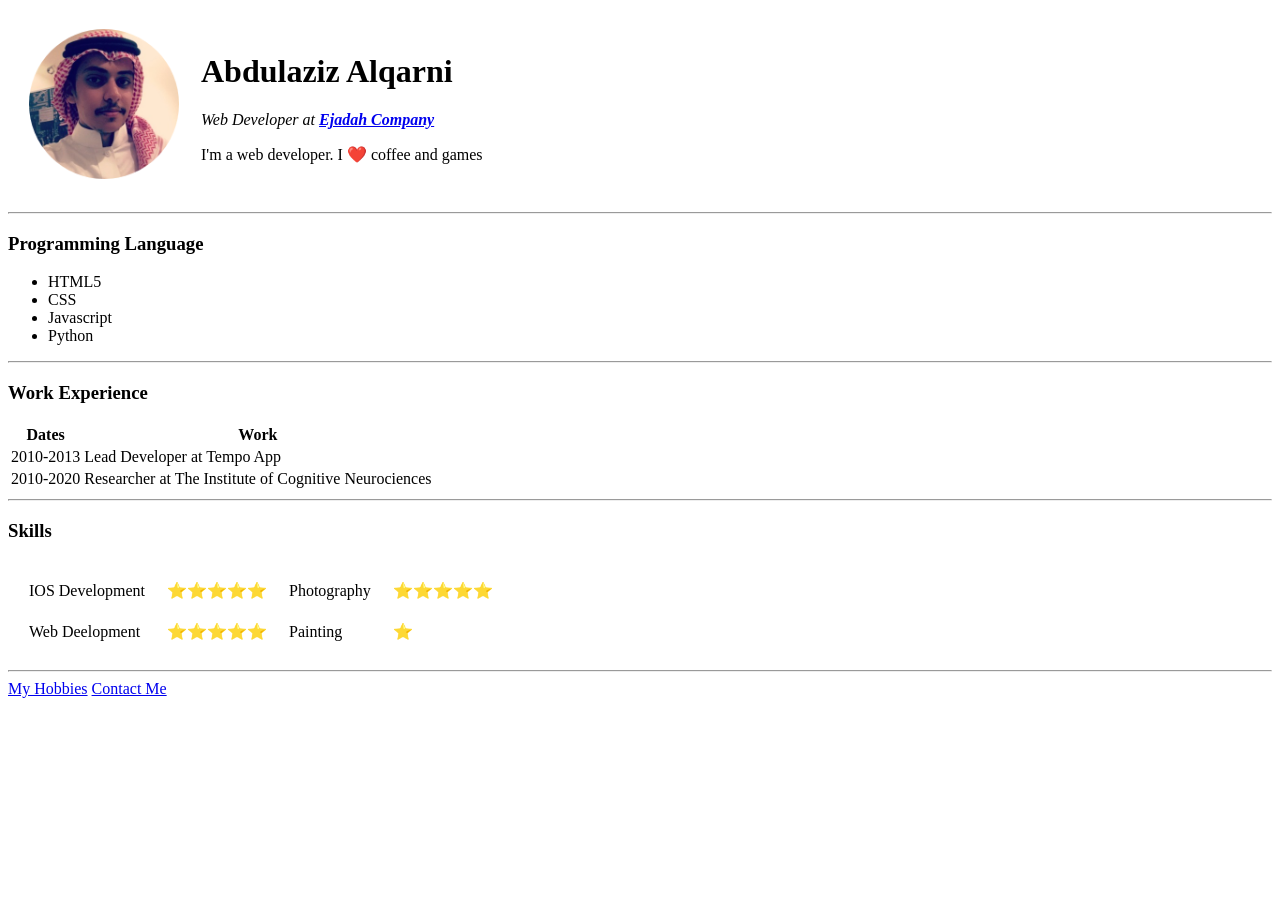
==== index.html @ 5147d643 "Add files via upload" ====
<!DOCTYPE html>
<html lang="en" dir="ltr">

<head>
  <meta charset="utf-8">
  <title>Abdulaziz's Personal site</title>
</head>

<body>
  <table cellspacing = "20">
    <tr>
      <td><img src="image/abdulaziz.png" alt="Abdulaziz's Photo" height="150" width="150"></td>
      <td><h1>Abdulaziz Alqarni</h1>
      <p><em>Web Developer at <strong><a href="http://www.ejadah-sa.com/ar/index.php?pa=home">Ejadah Company</a></strong></em></p>
      <p>I'm a web developer. I ❤️ coffee and games</p></td>
    </tr>
  </table>
  <hr>
  <h3>Programming Language</h3>
  <ul>
    <li>HTML5</li>
    <li>CSS</li>
    <li>Javascript</li>
    <li>Python</li>
  </ul>
  <hr>
  <h3>Work Experience</h3>
  <table>
    <tr>
      <th>Dates</th>
      <th>Work</th>
    </tr>
    <tr>
      <td>2010-2013</td>
      <td>Lead Developer at Tempo App</td>
    </tr>
    <tr>
      <td>2010-2020</td>
      <td>Researcher at The Institute of Cognitive Neurociences</td>
    </tr>
  </table>
  <hr>
  <h3>Skills</h3>
  <table cellspacing = "20">
    <tr>
      <td>IOS Development</td>
      <td>⭐⭐⭐⭐⭐</td>
      <td>Photography</td>
      <td>⭐⭐⭐⭐⭐</td>
    </tr>
    <tr>
      <td>Web Deelopment</td>
      <td>⭐⭐⭐⭐⭐</td>
      <td>Painting</td>
      <td>⭐</td>
    </tr>
  </table>
  <hr>
  <a href="Hobbies.html">My Hobbies</a>
  <a href="Contact-me.html">Contact Me</a>


</body>

</html>
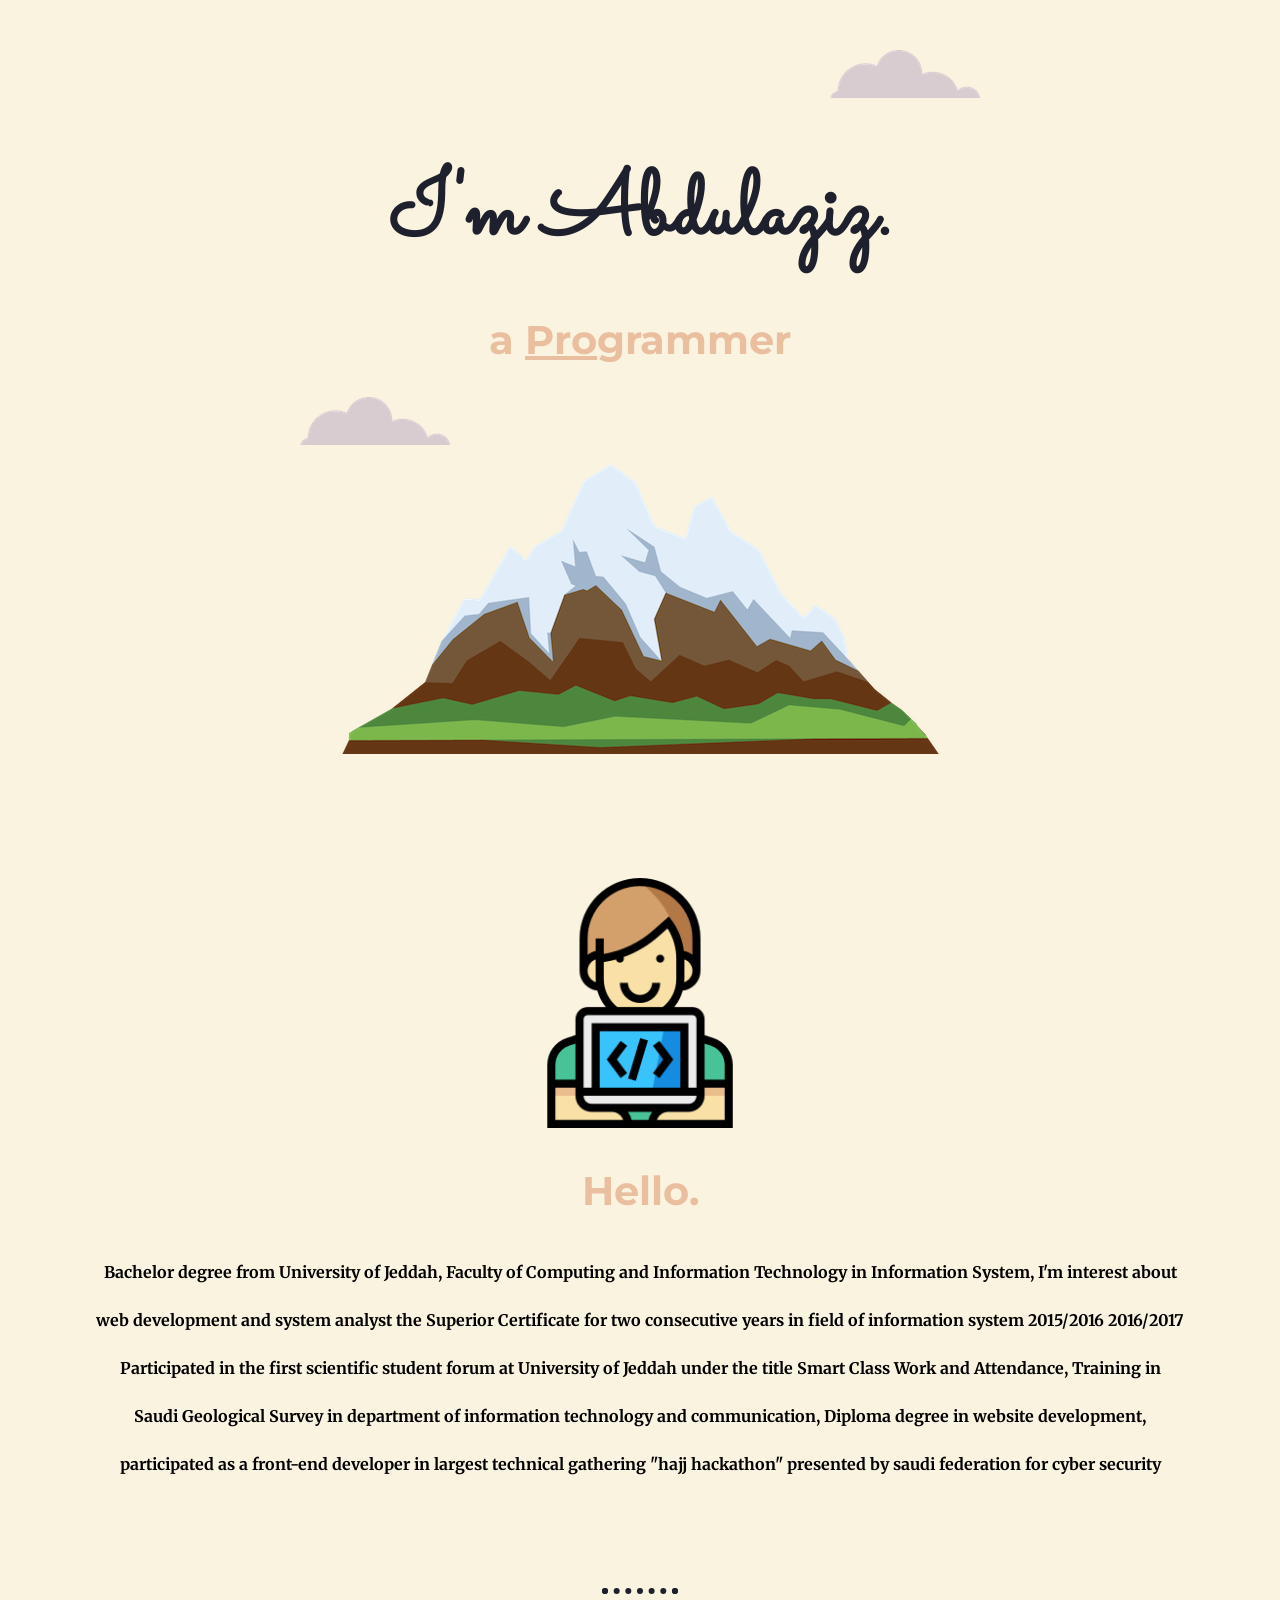
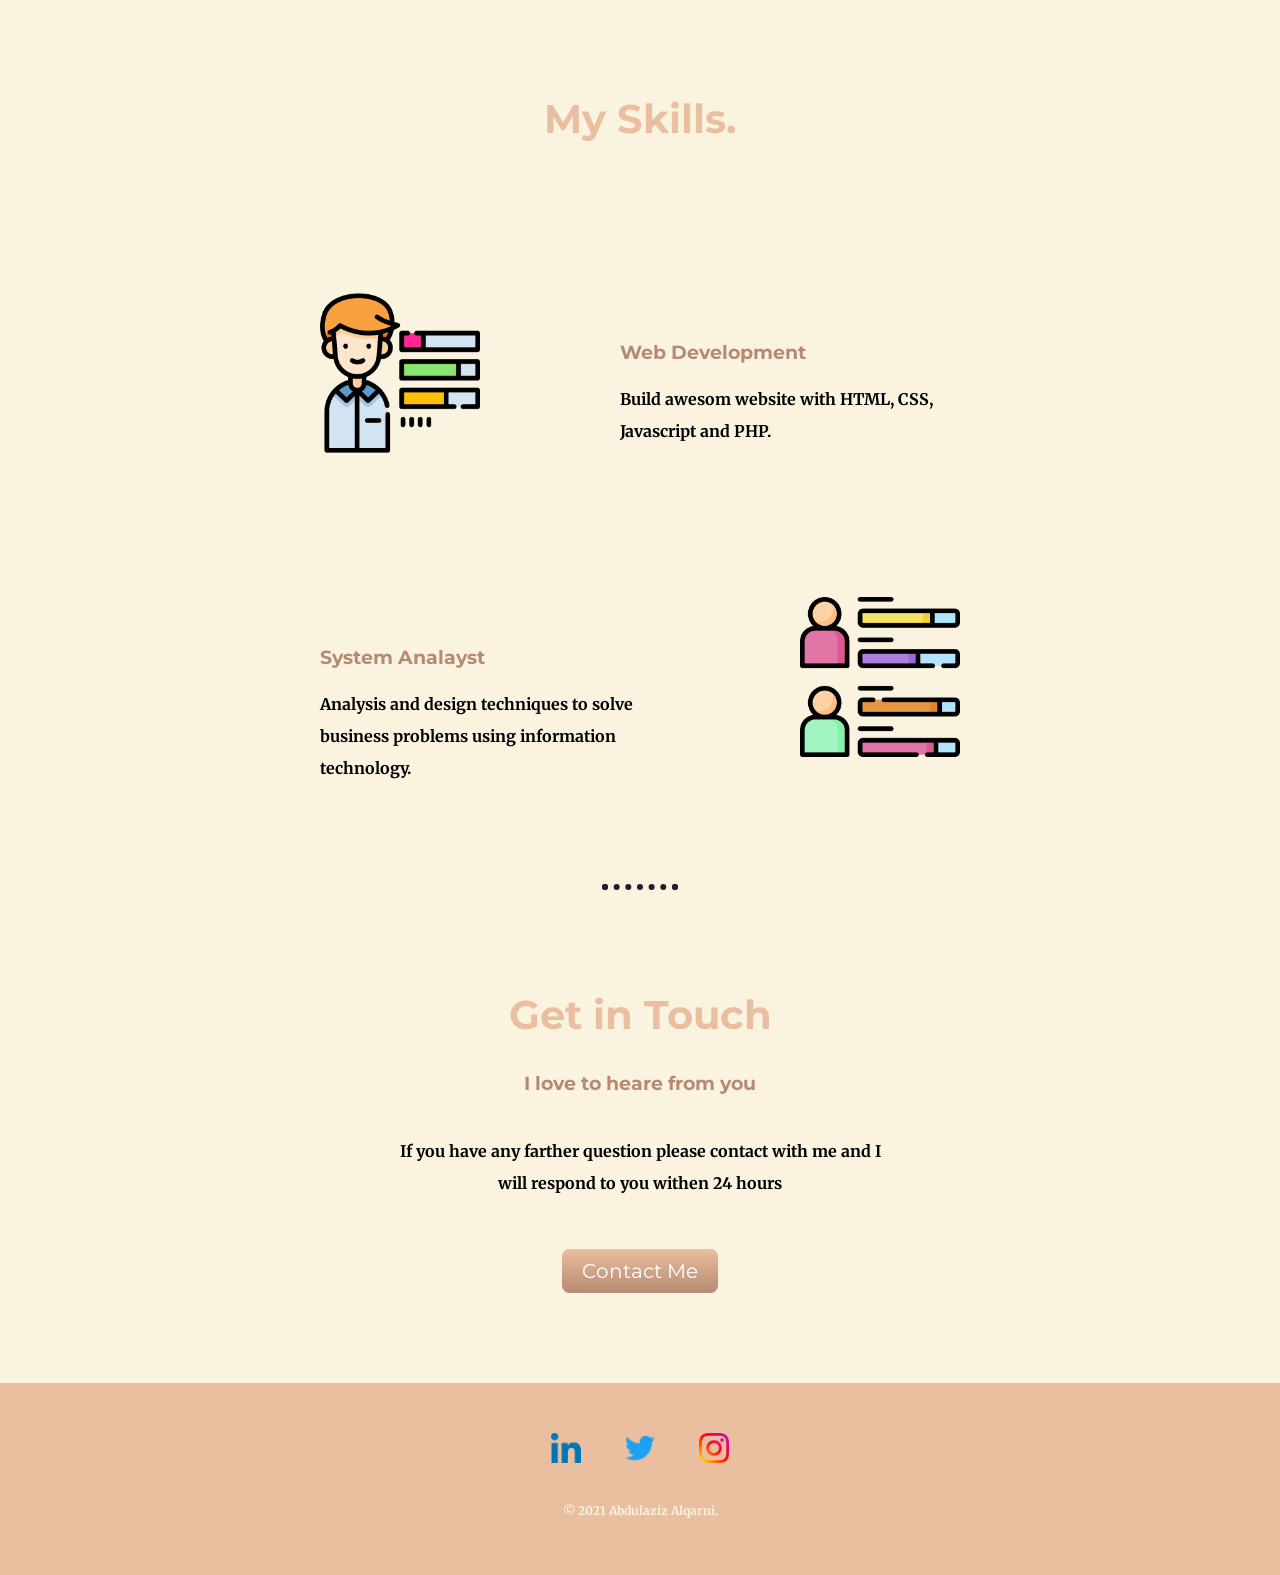
==== commit 9180642a: "Initial cv website" ====
--- a/index.html
+++ b/index.html
@@ -1,65 +1,62 @@
 <!DOCTYPE html>
-<html lang="en" dir="ltr">
+<html lang="en">
+<head>
+    <meta charset="UTF-8">
+    <meta http-equiv="X-UA-Compatible" content="IE=edge">
+    <meta name="viewport" content="width=device-width, initial-scale=1.0">
+    <title>Abdulaziz Alqarni</title>
+    <link rel="stylesheet" href="CSS/styles.css">
+    <link rel="icon" href="icons/favicon.ico">
+    <link rel="preconnect" href="https://fonts.gstatic.com">
+    <link href="https://fonts.googleapis.com/css2?family=Merriweather:wght@300&family=Montserrat:wght@300&family=Sacramento&display=swap" rel="stylesheet">
+    <link href="https://fonts.googleapis.com/css2?family=Sacramento&display=swap" rel="stylesheet">
+</head>
+<body>
+    <div class="top-container">
+        <img class="top-cloud" src="images/cloud.png" alt="cloud image">
+        <h1>I'm Abdulaziz.</h1>
+        <h2>a <span class="pro">Pro</span>grammer</h2>
+        <img class="bottom-cloud" src="images/cloud.png" alt="cloud image">
+        <img src="images/mountain.png" alt="mountain image">
+    </div>
 
-<head>
-  <meta charset="utf-8">
-  <title>Abdulaziz's Personal site</title>
-</head>
-
-<body>
-  <table cellspacing = "20">
-    <tr>
-      <td><img src="image/abdulaziz.png" alt="Abdulaziz's Photo" height="150" width="150"></td>
-      <td><h1>Abdulaziz Alqarni</h1>
-      <p><em>Web Developer at <strong><a href="http://www.ejadah-sa.com/ar/index.php?pa=home">Ejadah Company</a></strong></em></p>
-      <p>I'm a web developer. I ❤️ coffee and games</p></td>
-    </tr>
-  </table>
-  <hr>
-  <h3>Programming Language</h3>
-  <ul>
-    <li>HTML5</li>
-    <li>CSS</li>
-    <li>Javascript</li>
-    <li>Python</li>
-  </ul>
-  <hr>
-  <h3>Work Experience</h3>
-  <table>
-    <tr>
-      <th>Dates</th>
-      <th>Work</th>
-    </tr>
-    <tr>
-      <td>2010-2013</td>
-      <td>Lead Developer at Tempo App</td>
-    </tr>
-    <tr>
-      <td>2010-2020</td>
-      <td>Researcher at The Institute of Cognitive Neurociences</td>
-    </tr>
-  </table>
-  <hr>
-  <h3>Skills</h3>
-  <table cellspacing = "20">
-    <tr>
-      <td>IOS Development</td>
-      <td>⭐⭐⭐⭐⭐</td>
-      <td>Photography</td>
-      <td>⭐⭐⭐⭐⭐</td>
-    </tr>
-    <tr>
-      <td>Web Deelopment</td>
-      <td>⭐⭐⭐⭐⭐</td>
-      <td>Painting</td>
-      <td>⭐</td>
-    </tr>
-  </table>
-  <hr>
-  <a href="Hobbies.html">My Hobbies</a>
-  <a href="Contact-me.html">Contact Me</a>
-
-
+    <div class="middle-container">
+        <div class="profile">
+            <img class="picture" src="images/programmer.png" alt="Computer-image">
+            <h2>Hello.</h2>
+            <p class="intro">Bachelor degree from University of Jeddah, Faculty of Computing and Information Technology in Information System, I'm interest about web development and system analyst the Superior Certificate for two consecutive years in field of information system 2015/2016 2016/2017 Participated in the first scientific student forum at University of Jeddah under the title Smart Class Work and Attendance, Training in Saudi Geological Survey in department of information technology and communication, Diploma degree in website development, participated as a front-end developer in largest technical gathering "hajj hackathon" presented by saudi federation for cyber security</p>
+        </div>
+        <hr>
+        <div class="skills">
+            <h2>My Skills.</h2>
+            <div class="skill-row">
+            <img class="person-image" src="images/skills.png" alt="Skills">
+                <div class="person">
+                <h3>Web Development</h3>
+                <p>Build awesom website with HTML, CSS, Javascript and PHP.</p>
+                </div>
+            </div>
+            <div class="skill-row">
+            <img class="skill-image" src="images/skill.png" alt="skill-row">
+                <div class="skill">
+                    <h3>System Analayst</h3>
+                    <p>Analysis and design techniques to solve business problems using information technology.</p>
+                </div>
+            </div>
+        </div>
+        <hr>
+        <div class="contact-me">
+            <h2>Get in Touch</h2>
+            <h3>I love to heare from you</h3>
+            <p class="contact-message">If you have any farther question please contact with me and I will respond to you withen 24 hours</p>
+            <a class="btn" href="mailto:abdulazizalqarni@outlook.sa"> Contact Me</a>
+        </div>
+    </div>
+    <div class="bottom-container">
+        <a href="https://www.linkedin.com/in/abdulazizalqarni" target="_blank"><img class="icon-image" src="images/linkedin.png" alt="linkedin"></a>
+        <a href="https://www.twitter.com/EngAbdulaziz95" target="_blank"><img class="icon-image" src="images/twitter.png" alt="twitter"></a>
+        <a href="https://www.instagram.com/3zooozaq/" target="_blank"><img class="icon-image" src="images/instagram.png" alt="instagram"></a>
+        <p class="copyright">© 2021 Abdulaziz Alqarni.</p>
+    </div>
 </body>
-
-</html>
+</html>
--- a/CSS/styles.css
+++ b/CSS/styles.css
@@ -0,0 +1,176 @@
+body {
+    margin: 0;
+    text-align: center;
+    font-family: 'Merriweather', serif;
+    background-color: #faf3e0;
+}
+
+a {
+    color: #b68973;
+    margin: auto 20px;
+}
+
+a:hover {
+    color: #faf3e0;
+}
+
+p {
+    font-weight: bolder;
+    line-height: 2;
+
+}
+
+hr{
+   border: dotted #1e212d 6px;
+   border-bottom: none;
+   width: 5%;
+   margin: 100px auto;
+}
+h1 {
+    font-size: 5.625rem; /* 16px = 100% = 1em */
+    margin: 50px auto 0 auto;
+    font-family: 'Sacramento', cursive;
+    color: #1e212d;
+}
+
+h2 {
+    font-family: 'Montserrat', sans-serif;
+    font-size: 2.5rem;
+    color: #eabf9f;
+    font-weight: bold;
+}
+
+h3 {
+    font-family: 'Montserrat', sans-serif;
+    color: #b68973;
+    font-weight: bolder;
+}
+
+.top-container {
+    padding: 20px;
+    margin-bottom: 10px;
+    padding-top: 100px;
+    position: relative;
+}
+
+.middle-container {
+    margin: 100px 0;
+}
+
+.pro {
+    text-decoration: underline;
+}
+
+.bottom-cloud {
+    position: absolute;
+    left: 300px;
+}
+
+.top-cloud {
+    position: absolute;
+    right: 300px;
+    top: 50px;
+}
+
+.picture {
+    width: 250px;
+    height: 250px;
+}
+
+.skill-row {
+    width: 50%;
+    margin: 150px auto 100px auto;
+    text-align: left;
+}
+
+.h3-skill {
+    text-align: left;
+}
+
+.p-skill {
+    text-align: left;
+}
+
+.person-image {
+    width: 25%;
+    float: left;
+}
+
+.person {
+    padding-top: 30px;
+    padding-left: 300px;
+}
+
+.skill {
+    padding-top: 30px;
+    padding-right: 300px;
+}
+
+.skills {
+    margin: 100px 0;
+    width: 100%;
+}
+.skill-image {
+    width: 25%;
+    float: right;
+}
+
+.intro {
+    font-weight: bolder;
+    line-height: 3;
+    width: 85%;
+    margin: auto;
+    color: 1e212d;
+}
+
+.contact-me {
+    margin: 100px 0;
+}
+
+.contact-message {
+    width: 40%;
+    margin: 40px auto 60px;
+}
+
+.bottom-container {
+    background-color: #eabf9f;
+    padding: 50px 0 20px;
+}
+
+.copyright {
+    color: #faf3e0;
+    font-size: 0.75rem;
+    padding: 20px 0;
+}
+
+.icon-image {
+    width: 30px;
+    height: 30px;
+}
+
+.btn {
+    background: #eabf9f;
+    background-image: -webkit-linear-gradient(top, #eabf9f, #b68973);
+    background-image: -moz-linear-gradient(top, #eabf9f, #b68973);
+    background-image: -ms-linear-gradient(top, #eabf9f, #b68973);
+    background-image: -o-linear-gradient(top, #eabf9f, #b68973);
+    background-image: linear-gradient(to bottom, #eabf9f, #b68973);
+    -webkit-border-radius: 8;
+    -moz-border-radius: 8;
+    border-radius: 8px;
+    font-family: 'Montserrat', sans-serif;
+    color: #ffffff;
+    font-size: 20px;
+    padding: 10px 20px 10px 20px;
+    text-decoration: none;
+  }
+  
+  .btn:hover {
+    background: #b68973;
+    background-image: -webkit-linear-gradient(top, #b68973, #eabf9f);
+    background-image: -moz-linear-gradient(top, #b68973, #eabf9f);
+    background-image: -ms-linear-gradient(top, #b68973, #eabf9f);
+    background-image: -o-linear-gradient(top, #b68973, #eabf9f);
+    background-image: linear-gradient(to bottom, #b68973, #eabf9f);
+    text-decoration: none;
+  }
